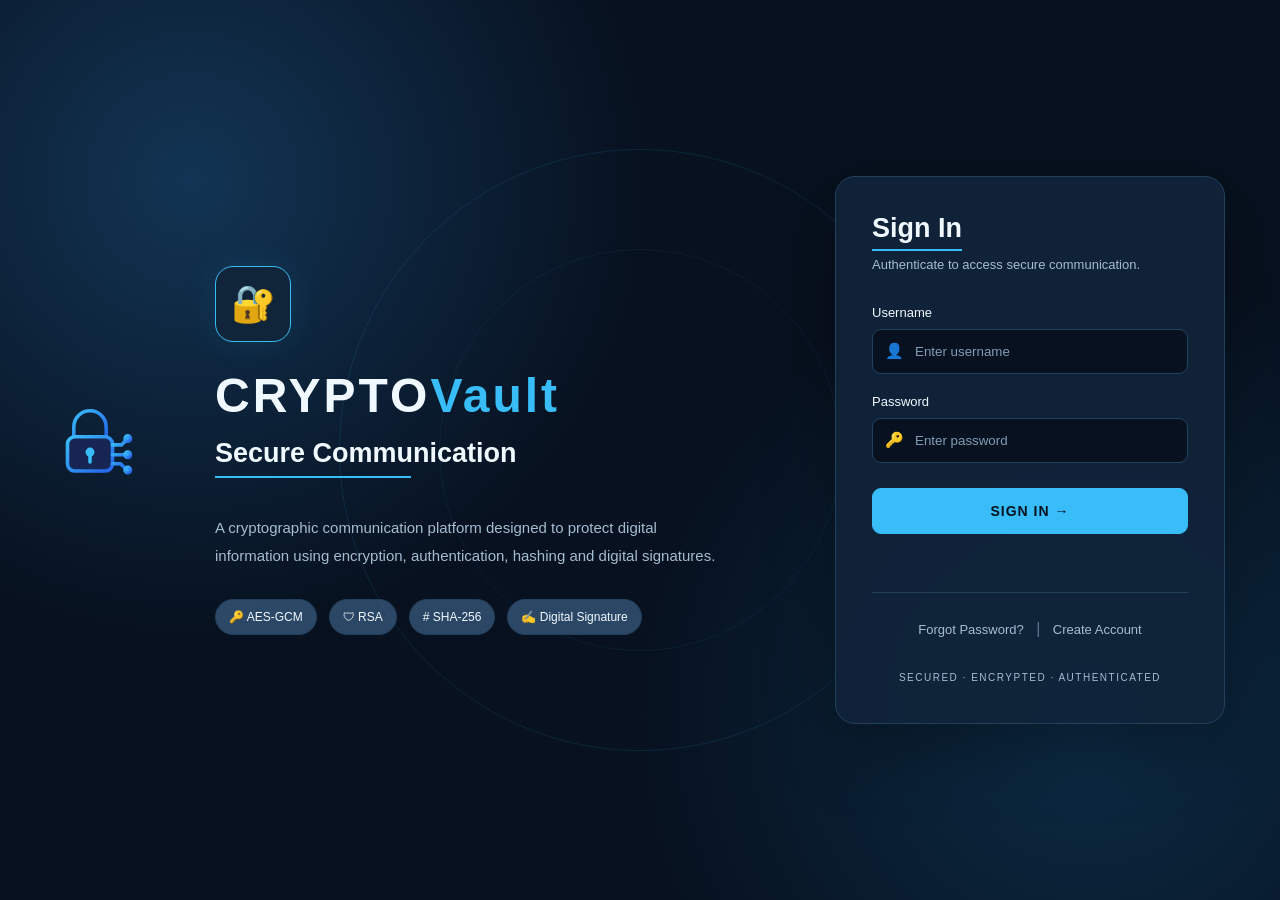
==== frontend/index.html @ a79df2d9 "Initial commit: CryptoVault secure communication system" ====
<!DOCTYPE html>
<html lang="en">

<head>
    <meta charset="UTF-8">
    <meta name="viewport" content="width=device-width, initial-scale=1.0">
    <title>CryptoVault | Secure Communication</title>


    <div class="cryptovault-logo" aria-label="CryptoVault digital lock logo">
        <svg viewBox="0 0 100 100" width="90" height="90" xmlns="http://www.w3.org/2000/svg">
            <defs>
                <linearGradient id="cvBlue" x1="0" y1="0" x2="1" y2="1">
                    <stop offset="0%" stop-color="#38bdf8" />
                    <stop offset="100%" stop-color="#2563eb" />
                </linearGradient>
            </defs>
            <g fill="none" stroke="url(#cvBlue)" stroke-width="4" stroke-linecap="round" stroke-linejoin="round">
                <path d="M32 44V31a18 18 0 0 1 36 0v13" />
                <rect x="25" y="42" width="50" height="38" rx="8" fill="#172554" />
                <path d="M75 51h10l6-6 M75 62h13 M75 72h9l7 7" />
                <circle cx="92" cy="44" r="3" fill="#38bdf8" />
                <circle cx="92" cy="62" r="3" fill="#38bdf8" />
                <circle cx="92" cy="79" r="3" fill="#38bdf8" />
            </g>
            <circle cx="50" cy="59" r="5" fill="#38bdf8" />
            <path d="M50 63v7" stroke="#38bdf8" stroke-width="4" stroke-linecap="round" />
        </svg>
    </div>


    <style>
        :root {
            --bg: #07111F;
            --card: #10243A;
            --accent: #38BDF8;
            --text: #F0F9FF;
            --muted: #A6BDD1;
            --border: #24415C;
            --surface: #0B1B2D;
        }

        * {
            margin: 0;
            padding: 0;
            box-sizing: border-box;
            font-family: Arial, Helvetica, sans-serif;
        }

        body {
            min-height: 100vh;
            background:
                radial-gradient(circle at 15% 20%, #123454 0%, transparent 35%),
                radial-gradient(circle at 85% 80%, #0C2B44 0%, transparent 35%),
                var(--bg);
            color: var(--text);
            display: flex;
            justify-content: center;
            align-items: center;
            overflow-x: hidden;
            padding: 20px;
            position: relative;
        }

        body::before,
        body::after {
            content: "";
            position: fixed;
            pointer-events: none;
            border: 1px solid rgba(56, 189, 248, 0.12);
            border-radius: 50%;
            z-index: 0;
        }

        body::before {
            width: 600px;
            height: 600px;
            animation: rotate 30s linear infinite;
        }

        body::after {
            width: 400px;
            height: 400px;
            border-color: rgba(56, 189, 248, 0.08);
            animation: rotateReverse 22s linear infinite;
        }

        @keyframes rotate {
            from {
                transform: rotate(0deg);
            }

            to {
                transform: rotate(360deg);
            }
        }

        @keyframes rotateReverse {
            from {
                transform: rotate(360deg);
            }

            to {
                transform: rotate(0deg);
            }
        }

        .page {
            width: 100%;
            max-width: 1100px;
            min-height: 650px;
            display: flex;
            align-items: center;
            justify-content: space-between;
            gap: 40px;
            padding: 35px;
            position: relative;
            z-index: 1;
        }

        .left-section {
            flex: 1;
            min-width: 0;
            padding: 20px;
        }

        .security-icon {
            width: 76px;
            height: 76px;
            border: 1px solid var(--accent);
            border-radius: 18px;
            display: flex;
            align-items: center;
            justify-content: center;
            font-size: 36px;
            margin-bottom: 26px;
            background: #10243A;
            box-shadow: 0 0 35px #38BDF81C;
        }

        .brand {
            font-size: clamp(32px, 4vw, 48px);
            font-weight: 800;
            letter-spacing: 3px;
            margin-bottom: 15px;
        }

        .brand span {
            color: var(--accent);
        }

        .main-heading {
            font-size: clamp(21px, 2.5vw, 27px);
            font-weight: 600;
            margin-bottom: 18px;
            display: inline-block;
            position: relative;
        }

        .main-heading::after {
            content: "";
            position: absolute;
            left: 0;
            bottom: -9px;
            width: 65%;
            height: 2px;
            background: var(--accent);
        }

        .description {
            max-width: 520px;
            color: var(--muted);
            line-height: 1.9;
            font-size: 15px;
            margin-top: 27px;
        }

        .security-points {
            display: flex;
            gap: 12px;
            flex-wrap: wrap;
            margin-top: 28px;
        }

        .security-point {
            padding: 10px 13px;
            border: 1px solid var(--border);
            border-radius: 20px;
            color: var(--text);
            font-size: 12px;
            background: #466d9799;
        }

        .login-card {
            width: 390px;
            flex-shrink: 0;
            padding: 36px;
            background: rgba(16, 36, 58, 0.94);
            border: 1px solid var(--border);
            border-radius: 20px;
            box-shadow: 0 24px 70px #00000050;
            backdrop-filter: blur(15px);
        }

        .card-heading {
            font-size: 27px;
            font-weight: 700;
            margin-bottom: 10px;
        }

        .card-heading span {
            border-bottom: 2px solid var(--accent);
            padding-bottom: 6px;
        }

        .card-subtitle {
            color: var(--muted);
            font-size: 13px;
            line-height: 1.7;
            margin-bottom: 28px;
            margin-top: 10px;
        }

        .input-group {
            margin-bottom: 20px;
        }

        .input-group label {
            display: block;
            color: var(--text);
            font-size: 13px;
            margin-bottom: 9px;
        }

        .input-wrapper {
            position: relative;
        }

        .input-icon {
            position: absolute;
            left: 13px;
            top: 50%;
            transform: translateY(-50%);
            font-size: 15px;
        }

        input {
            width: 100%;
            padding: 14px 14px 14px 42px;
            border-radius: 9px;
            border: 1px solid var(--border);
            background: var(--bg);
            color: var(--text);
            outline: none;
            transition: border-color .2s, box-shadow .2s;
        }

        input:focus {
            border-color: var(--accent);
            box-shadow: 0 0 15px #38BDF81C;
        }

        input::placeholder {
            color: #829DB5;
        }

        .login-button {
            width: 100%;
            padding: 14px;
            border: 1px solid var(--accent);
            border-radius: 9px;
            background: var(--accent);
            color: var(--bg);
            font-size: 14px;
            font-weight: 800;
            letter-spacing: 1px;
            cursor: pointer;
            transition: .2s;
            margin-top: 5px;
        }

        .login-button:hover {
            background: #38BDF8;
            border-color: #38BDF8;
            transform: translateY(-1px);
        }

        .login-button:disabled {
            opacity: .6;
            cursor: not-allowed;
            transform: none;
        }

        .message {
            text-align: center;
            margin-top: 15px;
            font-size: 13px;
            line-height: 1.6;
            min-height: 18px;
            overflow-wrap: anywhere;
        }

        .links {
            margin-top: 25px;
            text-align: center;
            border-top: 1px solid var(--border);
            padding-top: 20px;
            line-height: 2;
        }

        .links a {
            color: var(--muted);
            text-decoration: none;
            font-size: 13px;
            transition: color .2s;
        }

        .links a:hover {
            color: var(--accent);
        }

        .divider {
            color: #59758F;
            margin: 0 8px;
        }

        .encryption-label {
            text-align: center;
            margin-top: 24px;
            color: var(--muted);
            font-size: 10px;
            letter-spacing: 1.5px;
            line-height: 1.8;
        }

        @media (max-width: 850px) {
            body {
                overflow-y: auto;
            }

            .page {
                flex-direction: column;
                justify-content: center;
                gap: 25px;
                padding: 20px 10px;
            }

            .left-section {
                width: 100%;
                text-align: center;
                padding: 15px;
            }

            .security-icon {
                margin: 0 auto 20px;
            }

            .main-heading::after {
                left: 17%;
                width: 66%;
            }

            .description {
                margin-left: auto;
                margin-right: auto;
            }

            .security-points {
                justify-content: center;
            }

            .login-card {
                width: 100%;
                max-width: 390px;
            }
        }

        @media (max-width: 400px) {
            .login-card {
                padding: 25px 20px;
            }

            .brand {
                letter-spacing: 1px;
            }
        }

        @media (prefers-reduced-motion: reduce) {

            *,
            *::before,
            *::after {
                animation-duration: 0.01ms !important;
                transition-duration: 0.01ms !important;
            }
        }

        .cryptovault-logo {
            width: 90px;
            height: 90px;
            margin: 0 auto 12px;
        }

        .cryptovault-logo svg {
            display: block;
            width: 100%;
            height: 100%;
        }
    </style>
</head>

<body>
    <main class="page">

        <section class="left-section">
            <div class="security-icon" aria-hidden="true">🔐</div>

            <h1 class="brand">CRYPTO<span>Vault</span></h1>

            <h2 class="main-heading">Secure Communication</h2>

            <p class="description">
                A cryptographic communication platform designed to
                protect digital information using encryption,
                authentication, hashing and digital signatures.
            </p>

            <div class="security-points">
                <div class="security-point">🔑 AES-GCM</div>
                <div class="security-point">🛡 RSA</div>
                <div class="security-point"># SHA-256</div>
                <div class="security-point">✍ Digital Signature</div>
            </div>
        </section>

        <section class="login-card">
            <h2 class="card-heading"><span>Sign In</span></h2>

            <p class="card-subtitle">
                Authenticate to access secure communication.
            </p>

            <form id="loginForm">
                <div class="input-group">
                    <label for="username">Username</label>
                    <div class="input-wrapper">
                        <span class="input-icon" aria-hidden="true">👤</span>
                        <input type="text" id="username" name="username" placeholder="Enter username"
                            autocomplete="username" required>
                    </div>
                </div>

                <div class="input-group">
                    <label for="password">Password</label>
                    <div class="input-wrapper">
                        <span class="input-icon" aria-hidden="true">🔑</span>
                        <input type="password" id="password" name="password" placeholder="Enter password"
                            autocomplete="current-password" required>
                    </div>
                </div>

                <button type="submit" class="login-button" id="loginButton">
                    SIGN IN →
                </button>
            </form>

            <div id="message" class="message" role="status" aria-live="polite"></div>

            <div class="links">
                <a href="forgot-password.html">Forgot Password?</a>
                <span class="divider">|</span>
                <a href="signup.html">Create Account</a>
            </div>

            <div class="encryption-label">
                SECURED · ENCRYPTED · AUTHENTICATED
            </div>
        </section>
    </main>

    <script>
        const loginForm = document.getElementById("loginForm");
        const message = document.getElementById("message");
        const loginButton = document.getElementById("loginButton");

        loginForm.addEventListener("submit", async function (event) {
            event.preventDefault();

            const username = document.getElementById("username").value.trim();
            const password = document.getElementById("password").value;

            message.style.color = "#A6BDD1";
            message.textContent = "Authenticating...";
            loginButton.disabled = true;

            try {
                const response = await fetch("http://127.0.0.1:8000/login", {
                    method: "POST",
                    headers: {
                        "Content-Type": "application/json"
                    },
                    body: JSON.stringify({
                        username: username,
                        password: password
                    })
                });

                const data = await response.json().catch(() => ({}));

                if (!response.ok) {
                    throw new Error(
                        data.detail || data.message ||
                        "Invalid username or password."
                    );
                }

                if (!data.access_token) {
                    throw new Error(
                        "Login response did not contain an access token."
                    );
                }

                localStorage.setItem("access_token", data.access_token);

                if (data.username) {
                    localStorage.setItem("username", data.username);
                } else {
                    localStorage.setItem("username", username);
                }

                if (data.email) {
                    localStorage.setItem("email", data.email);
                }

                message.style.color = "#38BDF8";
                message.textContent = "✓ Authentication successful.";

                window.location.href = "home.html";

            } catch (error) {
                message.style.color = "#FDA4AF";
                message.textContent =
                    error.message === "Failed to fetch"
                        ? "Backend connection failed. Make sure FastAPI is running."
                        : error.message;

                console.error("Login error:", error);
            } finally {
                loginButton.disabled = false;
            }
        });
    </script>
</body>

</html>
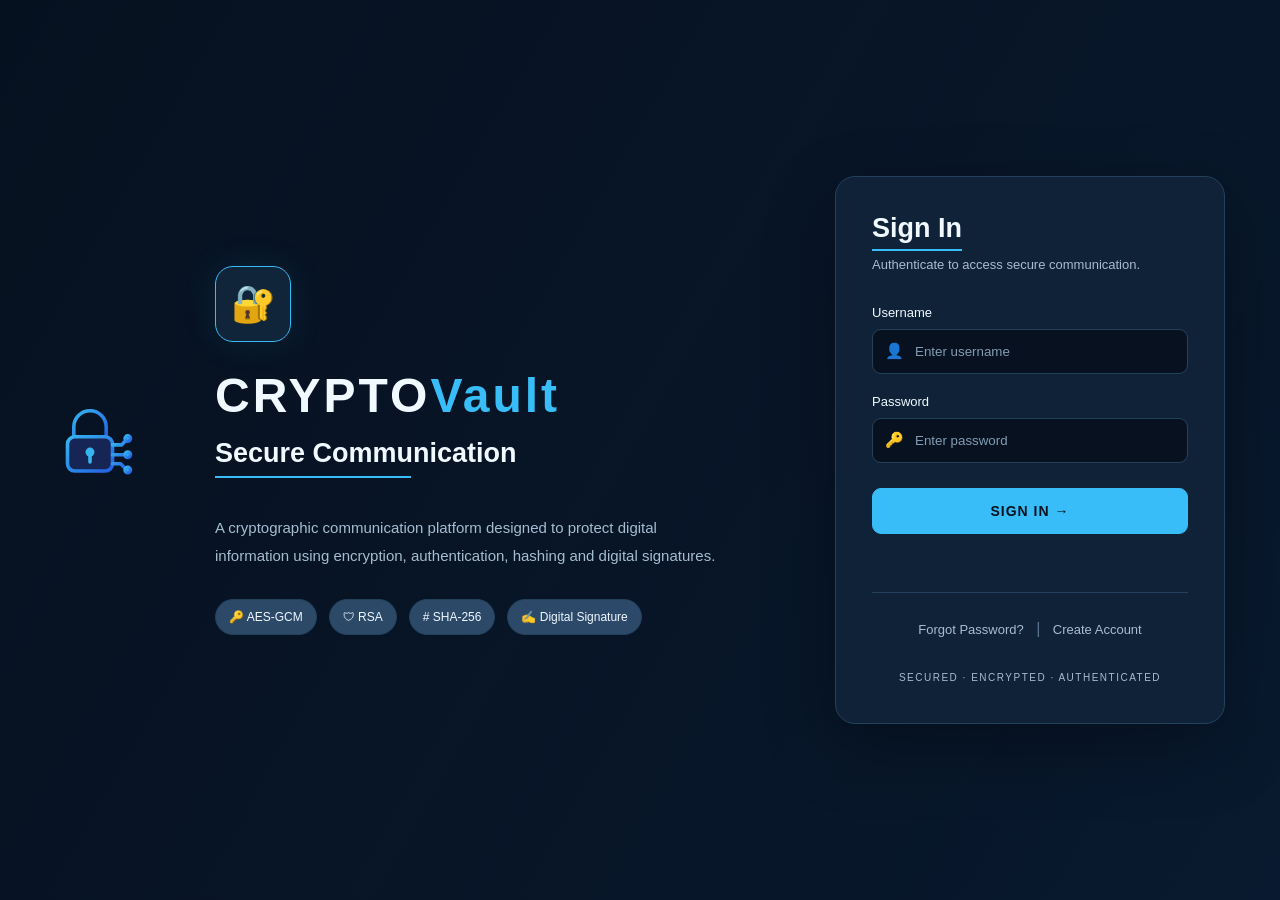
==== commit 949a7c73: "Fix CryptoVault frontend dashboard and UI" ====
--- a/frontend/index.html
+++ b/frontend/index.html
@@ -2,6 +2,7 @@
 <html lang="en">
 
 <head>
+
     <meta charset="UTF-8">
     <meta name="viewport" content="width=device-width, initial-scale=1.0">
     <title>CryptoVault | Secure Communication</title>
@@ -47,12 +48,11 @@
             font-family: Arial, Helvetica, sans-serif;
         }
 
+
+
         body {
             min-height: 100vh;
-            background:
-                radial-gradient(circle at 15% 20%, #123454 0%, transparent 35%),
-                radial-gradient(circle at 85% 80%, #0C2B44 0%, transparent 35%),
-                var(--bg);
+            background: #07111F;
             color: var(--text);
             display: flex;
             justify-content: center;
@@ -62,48 +62,10 @@
             position: relative;
         }
 
-        body::before,
-        body::after {
-            content: "";
-            position: fixed;
-            pointer-events: none;
-            border: 1px solid rgba(56, 189, 248, 0.12);
-            border-radius: 50%;
-            z-index: 0;
-        }
-
-        body::before {
-            width: 600px;
-            height: 600px;
-            animation: rotate 30s linear infinite;
-        }
-
-        body::after {
-            width: 400px;
-            height: 400px;
-            border-color: rgba(56, 189, 248, 0.08);
-            animation: rotateReverse 22s linear infinite;
-        }
-
-        @keyframes rotate {
-            from {
-                transform: rotate(0deg);
-            }
-
-            to {
-                transform: rotate(360deg);
-            }
-        }
-
-        @keyframes rotateReverse {
-            from {
-                transform: rotate(360deg);
-            }
-
-            to {
-                transform: rotate(0deg);
-            }
-        }
+
+
+
+
 
         .page {
             width: 100%;
@@ -407,9 +369,10 @@
             height: 100%;
         }
     </style>
+    <link rel="stylesheet" href="style.css">
 </head>
 
-<body>
+<body class="login-page">
     <main class="page">
 
         <section class="left-section">
@@ -479,6 +442,13 @@
     </main>
 
     <script>
+
+        const API =
+            (window.location.hostname === "127.0.0.1" ||
+                window.location.hostname === "localhost")
+                ? "http://127.0.0.1:8000"
+                : "https://cryptovault-mysv.onrender.com";
+
         const loginForm = document.getElementById("loginForm");
         const message = document.getElementById("message");
         const loginButton = document.getElementById("loginButton");
@@ -494,39 +464,35 @@
             loginButton.disabled = true;
 
             try {
-                const response = await fetch("http://127.0.0.1:8000/login", {
+                const response = await fetch(`${API}/login`, {
                     method: "POST",
                     headers: {
-                        "Content-Type": "application/json"
+                        "Content-Type": "application/json",
+                        "Accept": "application/json"
                     },
-                    body: JSON.stringify({
-                        username: username,
-                        password: password
-                    })
+                    body: JSON.stringify({ username, password })
                 });
 
-                const data = await response.json().catch(() => ({}));
+                const data = await response.json();
+                console.log("FULL LOGIN RESPONSE:", data);
+                console.log("Login HTTP status:", response.status);
+                console.log("Login response fields:", Object.keys(data));
 
                 if (!response.ok) {
                     throw new Error(
-                        data.detail || data.message ||
-                        "Invalid username or password."
+                        data.detail || data.message || "Login failed."
                     );
                 }
 
                 if (!data.access_token) {
+                    console.error("Unexpected login response:", data);
                     throw new Error(
-                        "Login response did not contain an access token."
+                        "Login succeeded, but the response has no access_token. Check the browser Console."
                     );
                 }
 
                 localStorage.setItem("access_token", data.access_token);
-
-                if (data.username) {
-                    localStorage.setItem("username", data.username);
-                } else {
-                    localStorage.setItem("username", username);
-                }
+                localStorage.setItem("username", data.username || username);
 
                 if (data.email) {
                     localStorage.setItem("email", data.email);
@@ -541,7 +507,7 @@
                 message.style.color = "#FDA4AF";
                 message.textContent =
                     error.message === "Failed to fetch"
-                        ? "Backend connection failed. Make sure FastAPI is running."
+                        ? "Could not connect to the backend. Check your connection."
                         : error.message;
 
                 console.error("Login error:", error);
@@ -550,6 +516,7 @@
             }
         });
     </script>
+
 </body>
 
 </html>
--- a/frontend/style.css
+++ b/frontend/style.css
@@ -0,0 +1,117 @@
+/* CryptoVault - Global Background */
+
+:root {
+    --bg: #07111F;
+    --card: #10243A;
+    --accent: #38BDF8;
+    --text: #F0F9FF;
+    --muted: #A6BDD1;
+    --border: #24415C;
+    --surface: #0B1B2D;
+}
+
+html {
+    min-height: 100%;
+}
+
+/* Default background - no glow */
+body {
+    position: relative;
+    min-height: 100vh;
+    color: var(--text);
+    background: #07111F;
+    overflow-x: hidden;
+}
+
+/* Animated glow only on pages after login */
+body:not(.login-page)::before {
+    content: "";
+    position: fixed;
+    inset: 0;
+    z-index: -1;
+    pointer-events: none;
+
+    background: linear-gradient(115deg,
+            transparent 0%,
+            rgba(56, 189, 248, 0.04) 25%,
+            rgba(56, 189, 248, 0.14) 45%,
+            rgba(37, 99, 235, 0.10) 60%,
+            transparent 80%);
+
+    background-size: 250% 250%;
+    animation: flowingGlow 9s ease-in-out infinite alternate;
+}
+
+@keyframes flowingGlow {
+    0% {
+        background-position: 0% 50%;
+        opacity: 0.5;
+    }
+
+    50% {
+        background-position: 100% 30%;
+        opacity: 1;
+    }
+
+    100% {
+        background-position: 0% 80%;
+        opacity: 0.7;
+    }
+}
+
+button,
+a,
+.feature-card {
+    transition: all 0.25s ease;
+}
+
+@media (prefers-reduced-motion: reduce) {
+    body::before {
+        animation: none;
+    }
+
+    *,
+    *::before,
+    *::after {
+        transition-duration: 0.01ms !important;
+    }
+}
+
+/* Automatic flowing glow on every page */
+/* CryptoVault - Visible Dark Blue Flowing Glow */
+
+body::before {
+    content: "" !important;
+    display: block !important;
+    position: fixed;
+    inset: -100%;
+    z-index: 0;
+    pointer-events: none;
+
+    background: linear-gradient(120deg,
+            transparent 15%,
+            rgba(15, 52, 96, 0.18) 30%,
+            rgba(30, 100, 170, 0.28) 45%,
+            rgba(20, 75, 140, 0.24) 60%,
+            transparent 80%);
+
+    background-size: 200% 200%;
+    animation: flowingGlow 12s ease-in-out infinite alternate !important;
+}
+
+@keyframes flowingGlow {
+    0% {
+        transform: translate(-12%, -5%);
+        opacity: 0.65;
+    }
+
+    50% {
+        transform: translate(8%, 5%);
+        opacity: 1;
+    }
+
+    100% {
+        transform: translate(15%, -5%);
+        opacity: 0.75;
+    }
+}
